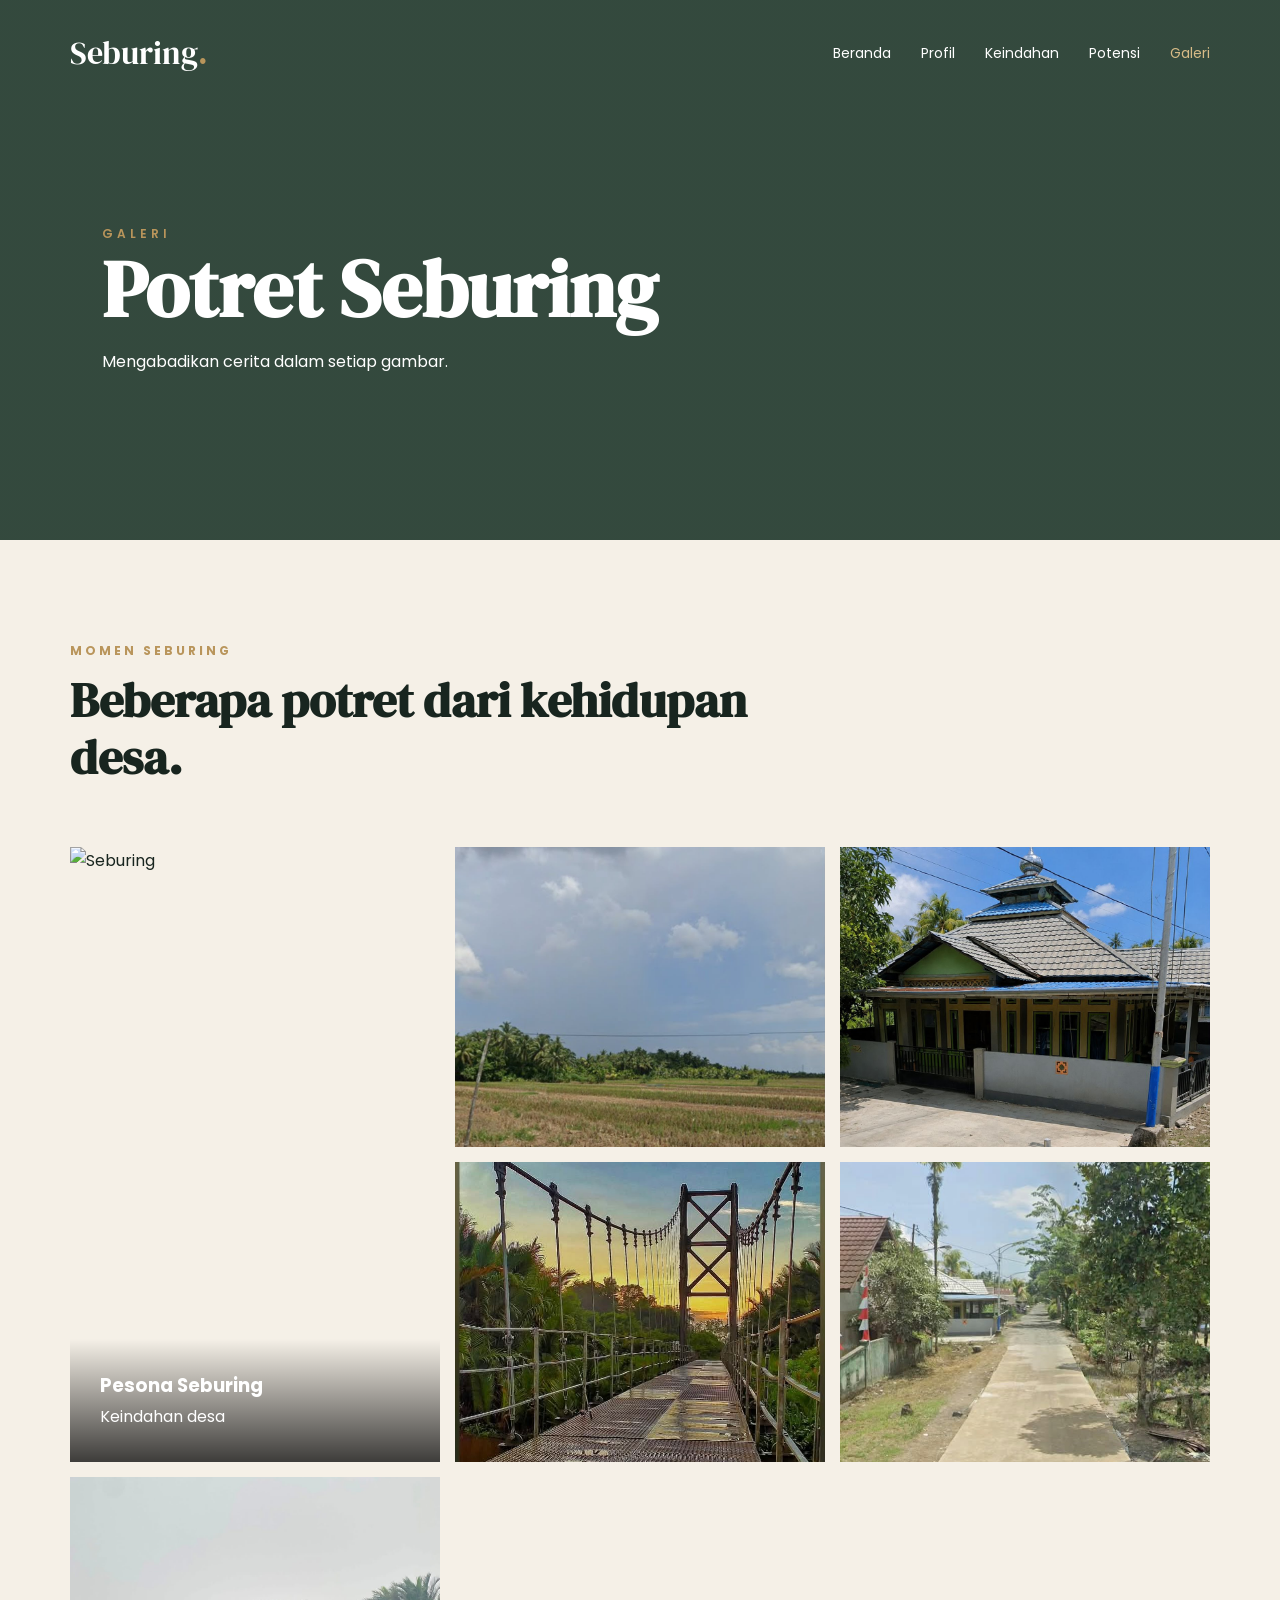
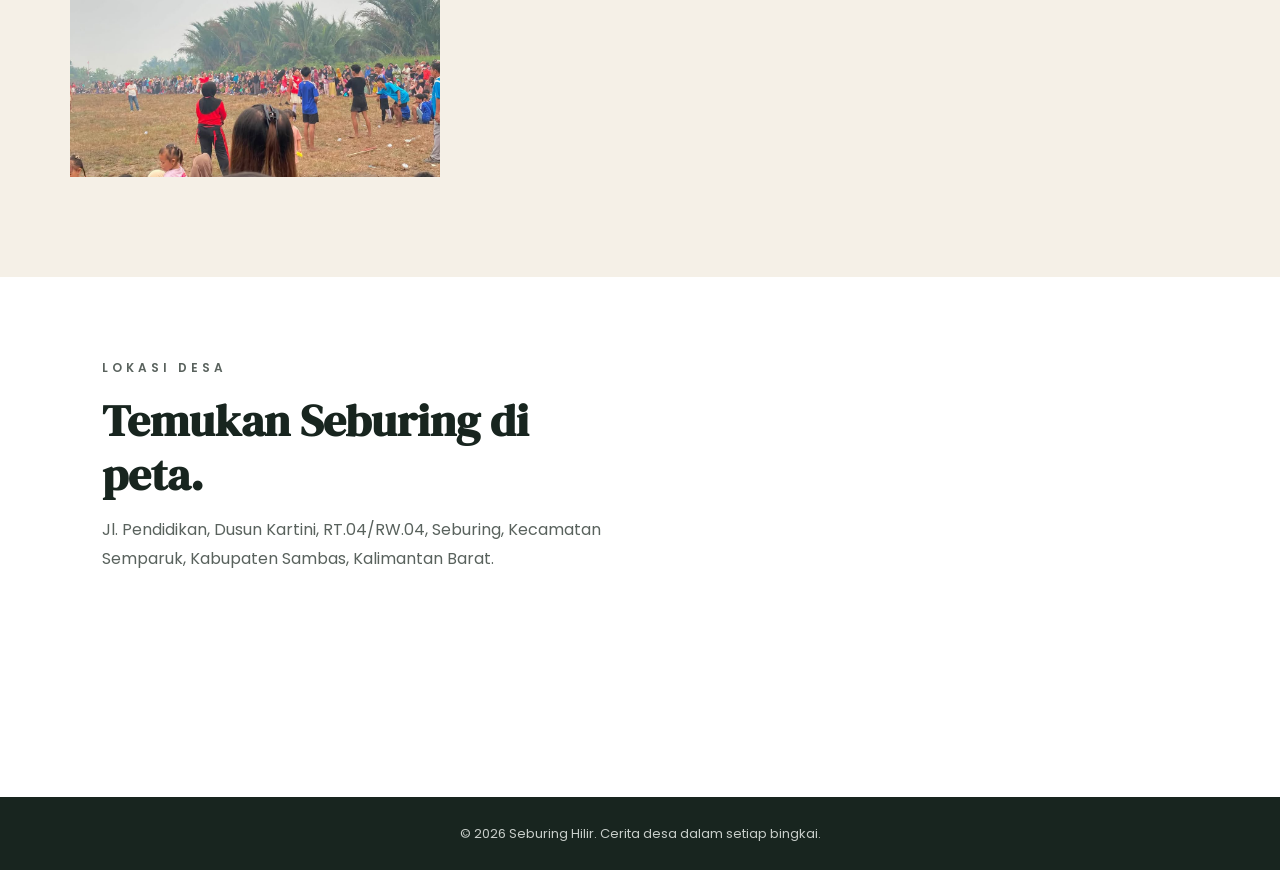
==== galeri.html @ 980b8727 "Replace foto6.jpg with keindahan masyarakat.jpeg" ====
<!DOCTYPE html>
<html lang="id">
<head>
    <meta charset="UTF-8">
    <meta name="viewport" content="width=device-width, initial-scale=1.0">

    <title>Galeri | Seburing Hilir</title>

    <link rel="stylesheet" href="style.css">
    <link href="https://fonts.googleapis.com/css2?family=DM+Serif+Display&family=Poppins:wght@300;400;500;600;700&display=swap" rel="stylesheet">
</head>

<body>

<header>
    <nav class="navbar">
        <a href="index.html" class="logo">Seburing<span>.</span></a>

        <button class="menu-btn" onclick="toggleMenu()">☰</button>

        <ul class="nav-menu" id="navMenu">
            <li><a href="index.html">Beranda</a></li>
            <li><a href="profil.html">Profil</a></li>
            <li><a href="keindahan.html">Keindahan</a></li>
            <li><a href="potensi.html">Potensi</a></li>
            <li><a href="galeri.html" class="active">Galeri</a></li>
        </ul>
    </nav>
</header>

<section class="page-header">
    <p>GALERI</p>
    <h1>Potret Seburing</h1>
    <span>Mengabadikan cerita dalam setiap gambar.</span>
</section>

<section class="section">

    <div class="section-title">
        <p>MOMEN SEBURING</p>
        <h2>Beberapa potret dari kehidupan desa.</h2>
    </div>

    <div class="gallery">

        <div class="gallery-item large">
            <img src="galeri.html" alt="Seburing">
            <div class="overlay">
                <h3>Pesona Seburing</h3>
                <p>Keindahan desa</p>
            </div>
        </div>

        <div class="gallery-item">
            <img src="ume.jpeg" alt="Seburing">
        </div>

        <div class="gallery-item">
            <img src="masjid (2).jpeg" alt="Seburing">
        </div>

        <div class="gallery-item">
            <img src="jembatan gantung (2).jpeg" alt="Seburing">
        </div>

        <div class="gallery-item">
            <img src="jalan.jpeg" alt="Seburing">
        </div>

        <div class="gallery-item">
            <img src="keindahan masyarakat.jpeg" alt="Seburing">
        </div>

    </div>

</section>

<section class="location">

    <div>
        <p class="small-title">LOKASI DESA</p>

        <h2>Temukan Seburing di peta.</h2>

        <p>
            Jl. Pendidikan, Dusun Kartini, RT.04/RW.04,
            Seburing, Kecamatan Semparuk,
            Kabupaten Sambas, Kalimantan Barat.
        </p>
    </div>

    <div class="map">
        <iframe
            src="https://www.google.com/maps?q=Kantor+Desa+Seburing,+Kecamatan+Semparuk,+Kabupaten+Sambas,+Kalimantan+Barat&output=embed"
            width="100%"
            height="350"
            style="border:0;"
            allowfullscreen=""
            loading="lazy">
        </iframe>
    </div>

</section>

<footer>
    <p>© 2026 Seburing Hilir. Cerita desa dalam setiap bingkai.</p>
</footer>

<script src="script.js"></script>
</body>
</html>
---- style.css ----
* {
    margin: 0;
    padding: 0;
    box-sizing: border-box;
}

:root {
    --green: #29483a;
    --dark: #18251f;
    --cream: #f5f0e7;
    --white: #ffffff;
    --gold: #b9955b;
    --text: #59625d;
}

body {
    font-family: "Poppins", sans-serif;
    color: var(--dark);
    background: var(--cream);
    line-height: 1.8;
}

img {
    width: 100%;
    display: block;
    object-fit: cover;
}

a {
    text-decoration: none;
    color: inherit;
}

/* NAVBAR */

header {
    position: absolute;
    top: 0;
    width: 100%;
    z-index: 100;
}

.navbar {
    max-width: 1200px;
    margin: auto;
    padding: 25px 30px;
    display: flex;
    justify-content: space-between;
    align-items: center;
}

.logo {
    font-family: "DM Serif Display", serif;
    font-size: 32px;
    color: white;
}

.logo span {
    color: var(--gold);
}

.nav-menu {
    display: flex;
    gap: 30px;
    list-style: none;
}

.nav-menu a {
    color: white;
    font-size: 14px;
    transition: .3s;
}

.nav-menu a:hover,
.nav-menu .active {
    color: #d7bb87;
}

.menu-btn {
    display: none;
    border: none;
    background: none;
    color: white;
    font-size: 28px;
}

/* HERO */

.hero {
    min-height: 100vh;
    display: flex;
    align-items: center;
    padding: 120px 8%;
    position: relative;
    background:
        linear-gradient(
            90deg,
            rgba(20, 40, 30, .88),
            rgba(20, 40, 30, .35)
        ),
        url("images/hero.jpg") center/cover;
}

.hero-content {
    max-width: 700px;
    color: white;
}

.small-title,
.page-header p {
    color: var(--gold);
    letter-spacing: 4px;
    font-size: 12px;
    font-weight: 600;
}

.hero h1 {
    font-family: "DM Serif Display", serif;
    font-size: clamp(55px, 8vw, 100px);
    line-height: 1;
    margin: 20px 0;
}

.hero h1 span {
    color: #d7bb87;
}

.hero-content > p:not(.small-title) {
    max-width: 550px;
    margin-bottom: 30px;
}

/* BUTTON */

.btn {
    display: inline-block;
    background: var(--gold);
    color: white;
    padding: 13px 25px;
    border-radius: 30px;
    font-size: 14px;
    transition: .3s;
}

.btn:hover {
    transform: translateY(-3px);
}

.btn-light {
    background: white;
    color: var(--green);
}

/* SECTION */

.section {
    max-width: 1200px;
    margin: auto;
    padding: 100px 30px;
}

.section-title {
    max-width: 700px;
    margin-bottom: 60px;
}

.section-title p {
    color: var(--gold);
    letter-spacing: 3px;
    font-size: 12px;
    font-weight: bold;
}

.section-title h2 {
    font-family: "DM Serif Display", serif;
    font-size: 48px;
    line-height: 1.2;
    margin-top: 10px;
}

/* INTRO */

.intro-grid {
    display: grid;
    grid-template-columns: 1fr 1fr;
    gap: 80px;
}

.quote {
    font-family: "DM Serif Display", serif;
    font-size: 34px;
    line-height: 1.4;
    color: var(--green);
}

.intro-grid p:not(.quote) {
    color: var(--text);
}

.text-link {
    display: inline-block;
    margin-top: 20px;
    color: var(--green);
    font-weight: 600;
}

/* HIGHLIGHT */

.highlight {
    background: var(--green);
    color: white;
    padding: 80px 8%;
    display: flex;
    align-items: center;
    justify-content: space-between;
    gap: 40px;
}

.highlight h2 {
    font-family: "DM Serif Display", serif;
    font-size: 42px;
    max-width: 750px;
}

/* PAGE HEADER */

.page-header {
    min-height: 60vh;
    background:
        linear-gradient(
            rgba(25, 50, 38, .88),
            rgba(25, 50, 38, .88)
        ),
        url("images/hero.jpg") center/cover;

    color: white;
    display: flex;
    flex-direction: column;
    justify-content: center;
    padding: 130px 8% 70px;
}

.page-header h1 {
    font-family: "DM Serif Display", serif;
    font-size: clamp(50px, 7vw, 80px);
    line-height: 1.1;
}

.page-header span {
    margin-top: 15px;
}

/* ABOUT */

.about-grid {
    display: grid;
    grid-template-columns: 1fr 1fr;
    gap: 70px;
    align-items: center;
}

.image-box img {
    height: 600px;
    border-radius: 8px;
}

.about-text h2 {
    font-family: "DM Serif Display", serif;
    font-size: 45px;
    line-height: 1.2;
    margin: 15px 0 25px;
}

.about-text p {
    color: var(--text);
    margin-bottom: 15px;
}

/* FACTS */

.facts {
    display: grid;
    grid-template-columns: repeat(4, 1fr);
    background: var(--green);
    color: white;
    padding: 60px 8%;
    text-align: center;
}

.fact h3 {
    font-family: "DM Serif Display", serif;
    font-size: 35px;
    color: #d7bb87;
}

.fact p {
    font-size: 13px;
}

/* CARDS */

.card-grid {
    display: grid;
    grid-template-columns: repeat(3, 1fr);
    gap: 25px;
}

.beauty-card {
    background: white;
    border-radius: 8px;
    overflow: hidden;
    transition: .3s;
}

.beauty-card:hover {
    transform: translateY(-8px);
}

.beauty-card img {
    height: 300px;
}

.card-content {
    padding: 30px;
}

.card-content span {
    color: var(--gold);
    font-size: 12px;
}

.card-content h3 {
    font-family: "DM Serif Display", serif;
    font-size: 28px;
    margin: 5px 0;
}

.card-content p {
    color: var(--text);
    font-size: 14px;
}

/* POTENTIAL */

.potential-list {
    border-top: 1px solid #d5cec1;
}

.potential-list article {
    display: grid;
    grid-template-columns: 100px 1fr;
    gap: 30px;
    padding: 35px 0;
    border-bottom: 1px solid #d5cec1;
}

.number {
    font-family: "DM Serif Display", serif;
    font-size: 35px;
    color: var(--gold);
}

.potential-list h3 {
    font-family: "DM Serif Display", serif;
    font-size: 30px;
}

.potential-list p {
    color: var(--text);
}

/* QUOTE */

.quote-section {
    background: var(--green);
    color: white;
    text-align: center;
    padding: 100px 20px;
}

.quote-section > p {
    color: var(--gold);
    font-size: 80px;
    font-family: serif;
    line-height: .5;
}

.quote-section h2 {
    max-width: 800px;
    margin: auto;
    font-family: "DM Serif Display", serif;
    font-size: 45px;
}

/* GALLERY */

.gallery {
    display: grid;
    grid-template-columns: repeat(3, 1fr);
    gap: 15px;
}

.gallery-item {
    height: 300px;
    overflow: hidden;
    position: relative;
}

.gallery-item.large {
    grid-row: span 2;
    height: 615px;
}

.gallery-item img {
    width: 100%;
    height: 100%;
    transition: .5s;
}

.gallery-item:hover img {
    transform: scale(1.06);
}

.overlay {
    position: absolute;
    bottom: 0;
    left: 0;
    right: 0;
    padding: 30px;
    color: white;
    background: linear-gradient(transparent, rgba(0,0,0,.75));
}

/* LOCATION */

.location {
    display: grid;
    grid-template-columns: 1fr 1fr;
    gap: 50px;
    padding: 80px 8%;
    background: white;
}

.location h2 {
    font-family: "DM Serif Display", serif;
    font-size: 45px;
    line-height: 1.2;
    margin: 15px 0;
}

.location p {
    color: var(--text);
}

.map iframe {
    border-radius: 8px;
}

/* FOOTER */

footer {
    background: var(--dark);
    color: #c7cdc9;
    text-align: center;
    padding: 25px;
    font-size: 13px;
}

/* RESPONSIVE */

@media (max-width: 800px) {

    .menu-btn {
        display: block;
    }

    .nav-menu {
        display: none;
        position: absolute;
        top: 80px;
        left: 20px;
        right: 20px;
        background: var(--green);
        padding: 20px;
        flex-direction: column;
        gap: 15px;
        border-radius: 10px;
    }

    .nav-menu.show {
        display: flex;
    }

    .intro-grid,
    .about-grid,
    .location {
        grid-template-columns: 1fr;
        gap: 40px;
    }

    .facts {
        grid-template-columns: repeat(2, 1fr);
        gap: 30px;
    }

    .card-grid {
        grid-template-columns: 1fr;
    }

    .gallery {
        grid-template-columns: 1fr 1fr;
    }

    .gallery-item.large {
        grid-row: span 1;
        height: 300px;
    }

    .highlight {
        flex-direction: column;
        align-items: flex-start;
    }

    .section-title h2,
    .highlight h2,
    .about-text h2,
    .location h2,
    .quote-section h2 {
        font-size: 36px;
    }
}
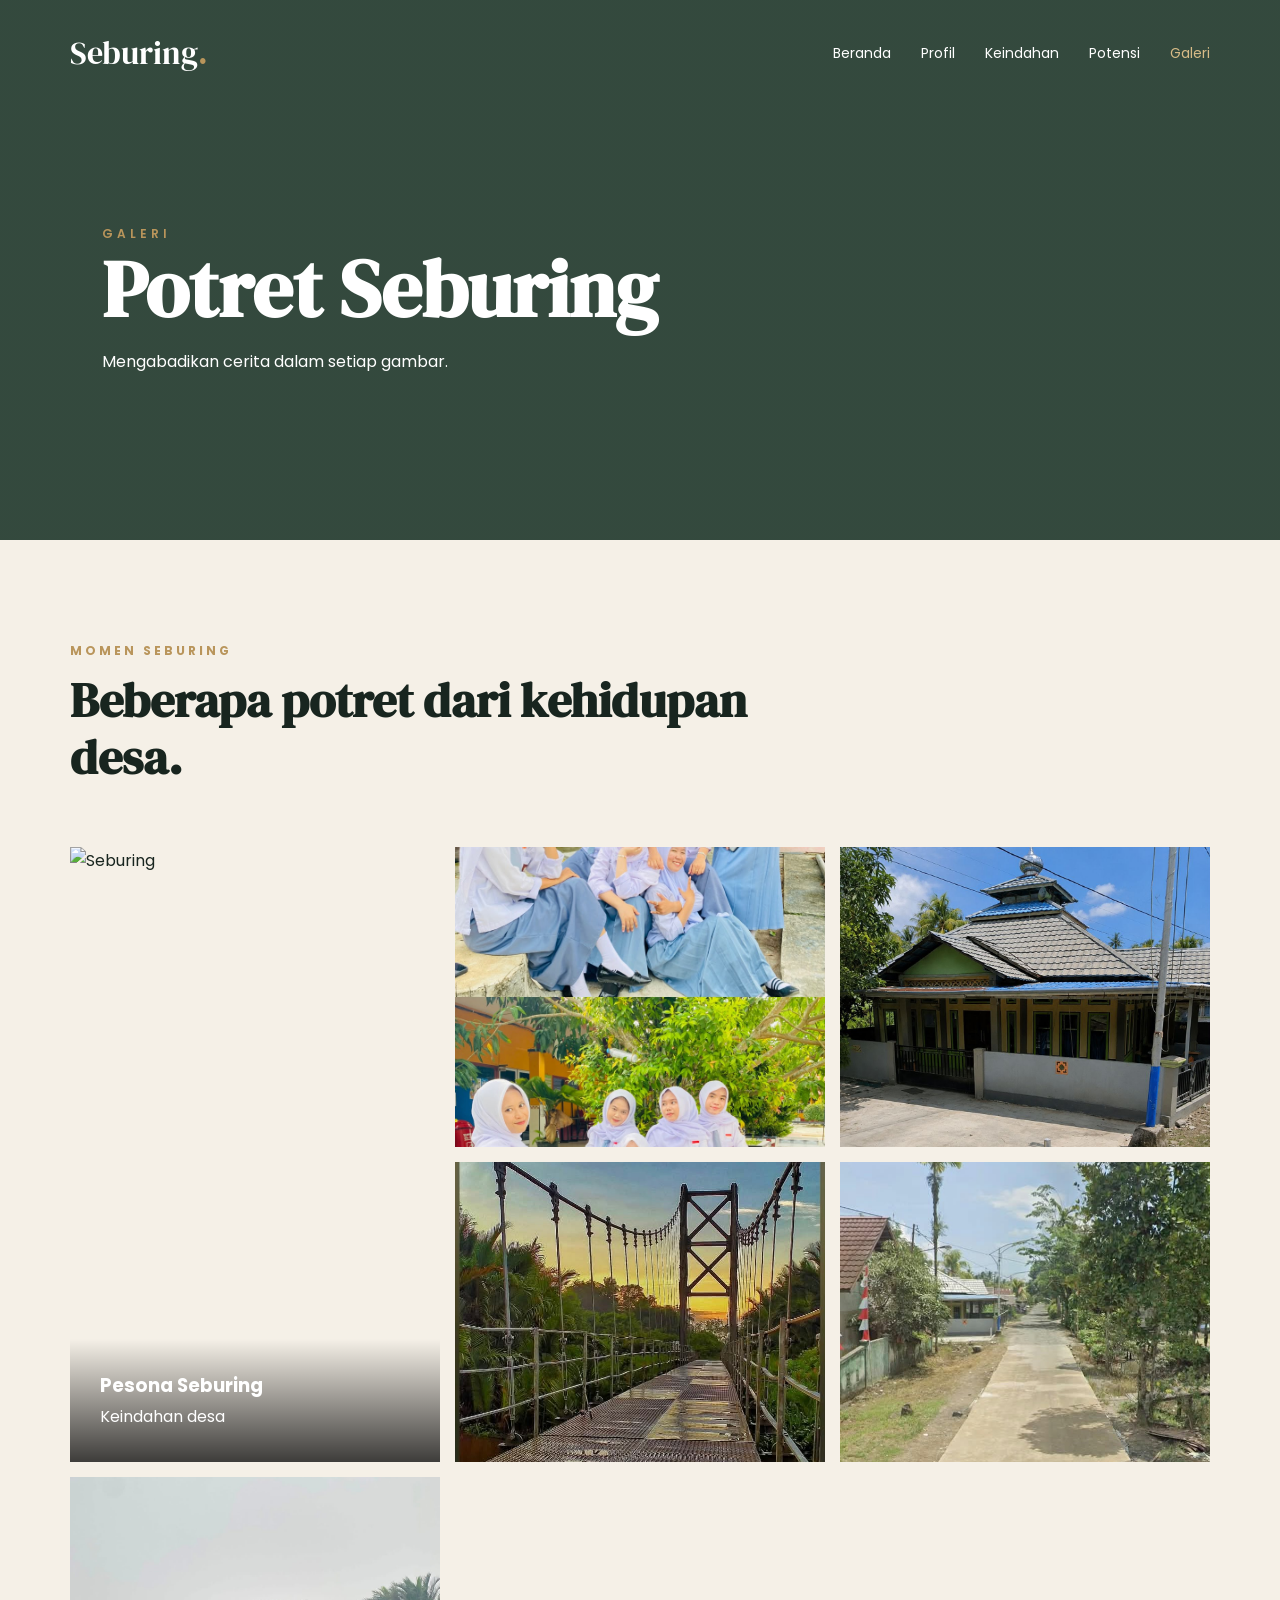
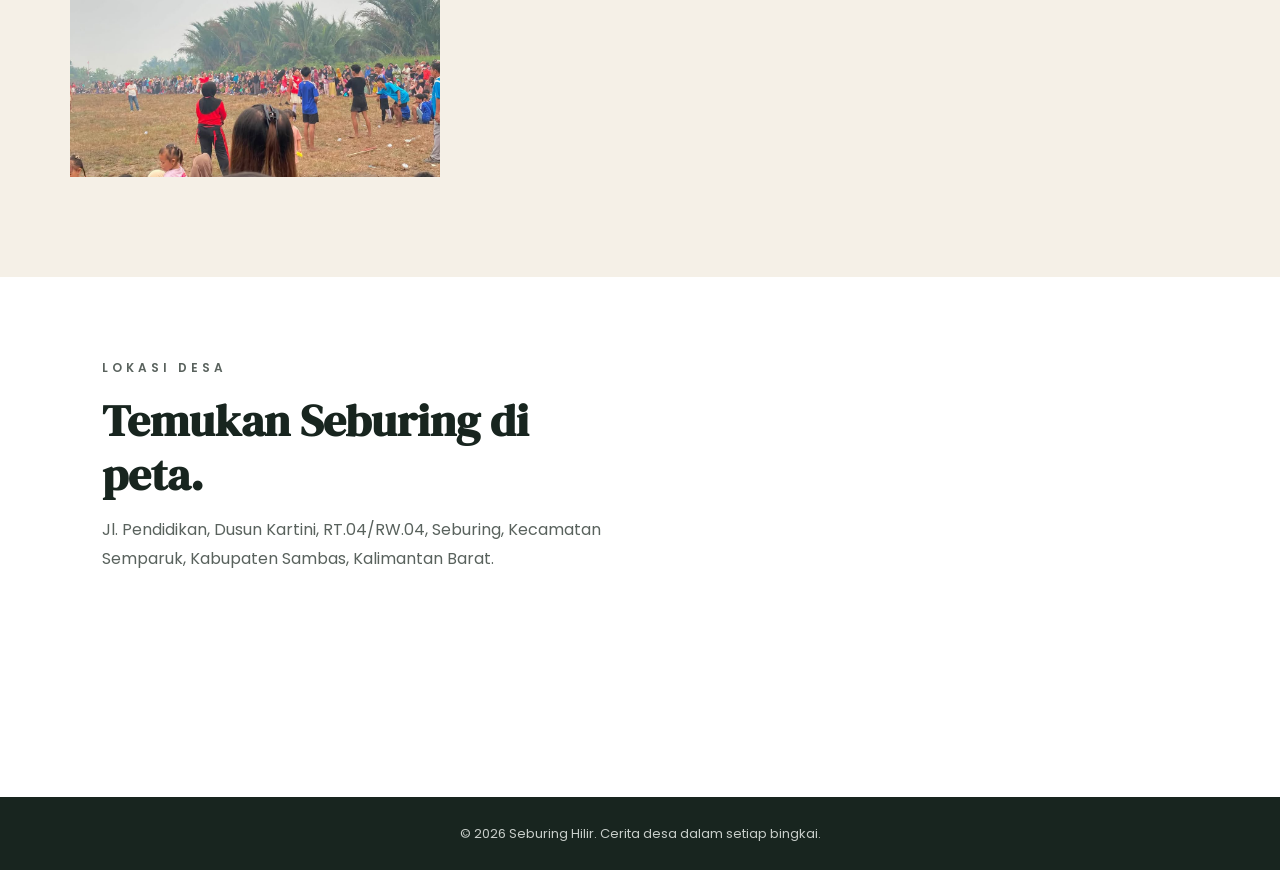
==== commit f2431c5e: "Update galeri.html" ====
--- a/galeri.html
+++ b/galeri.html
@@ -52,7 +52,7 @@
         </div>
 
         <div class="gallery-item">
-            <img src="ume.jpeg" alt="Seburing">
+            <img src="bestikuuuu.jpeg" alt="Seburing">
         </div>
 
         <div class="gallery-item">
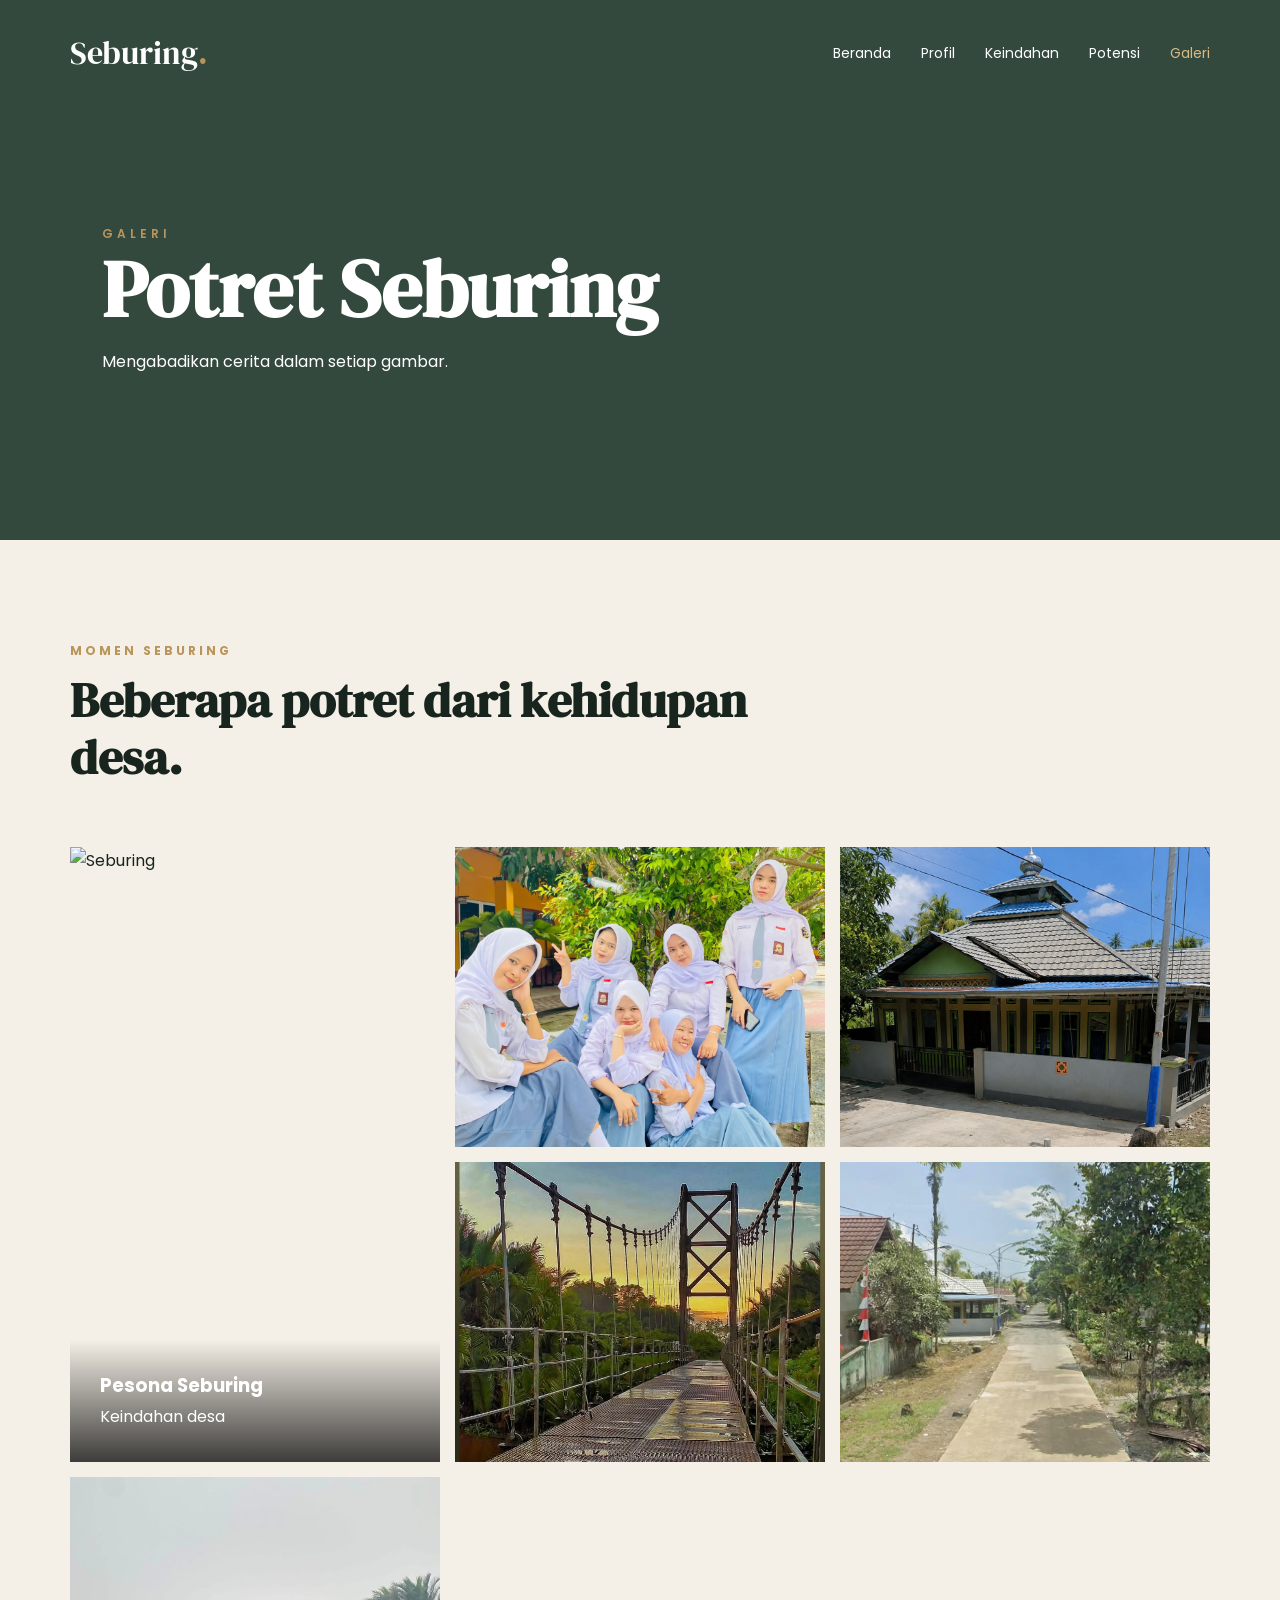
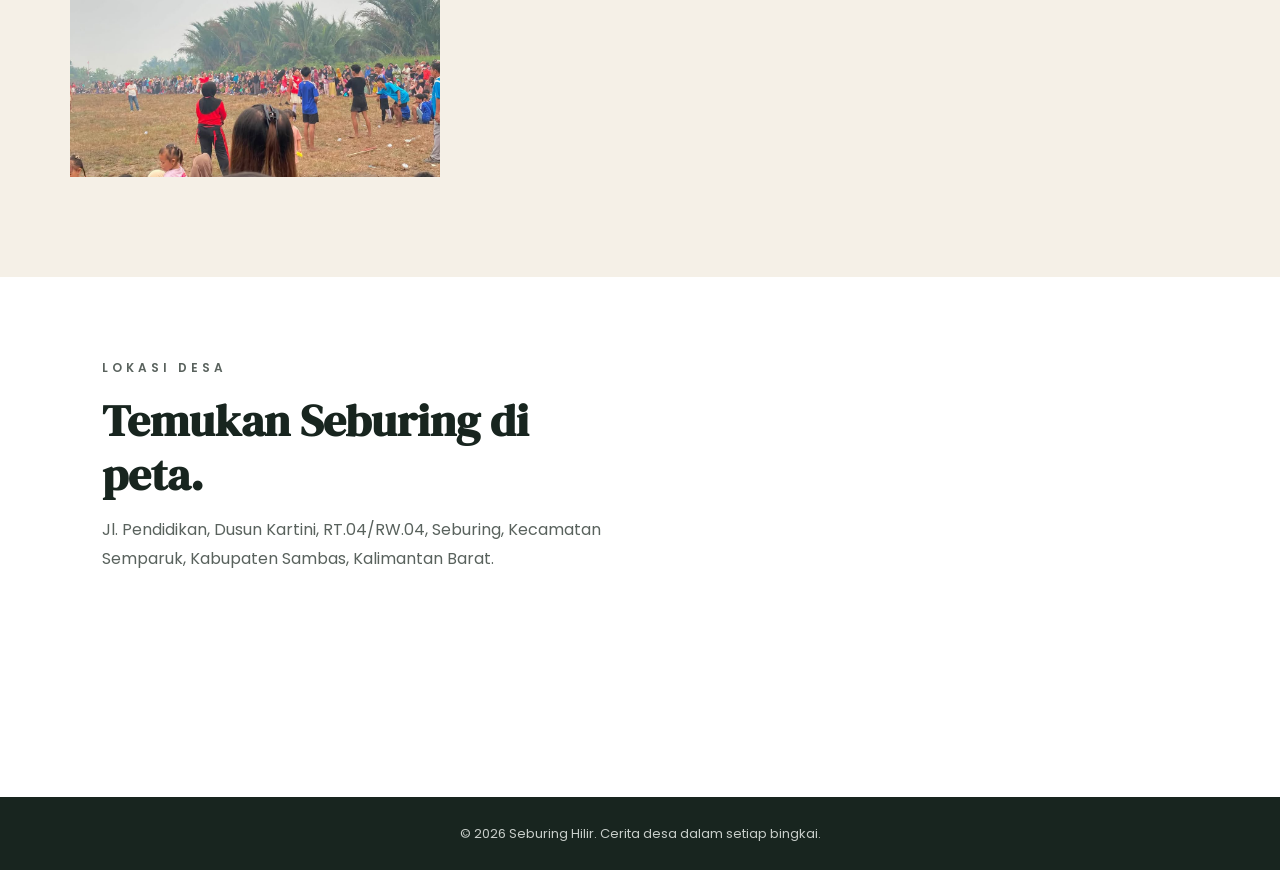
==== commit 1db1aafb: "Replace image in gallery with new image" ====
--- a/galeri.html
+++ b/galeri.html
@@ -52,7 +52,7 @@
         </div>
 
         <div class="gallery-item">
-            <img src="bestikuuuu.jpeg" alt="Seburing">
+            <img src="sikasik.jpeg" alt="Seburing">
         </div>
 
         <div class="gallery-item">
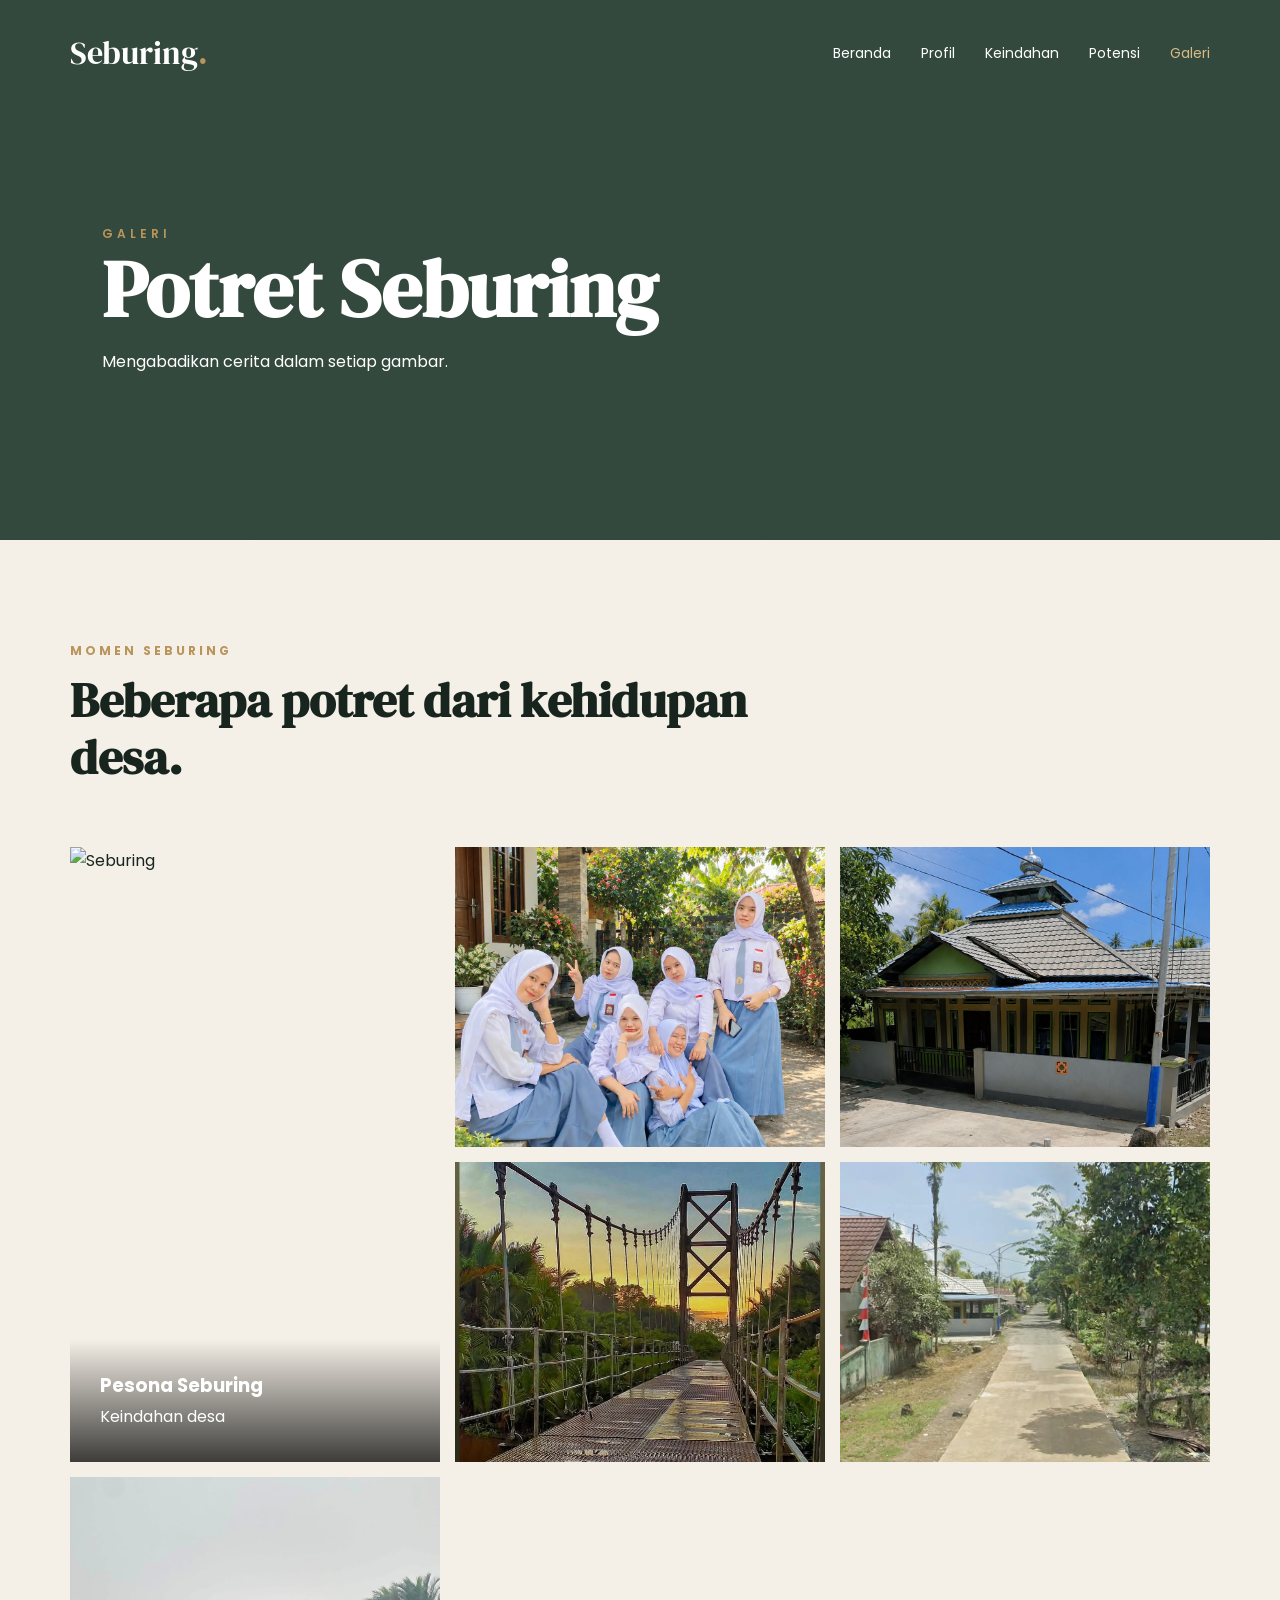
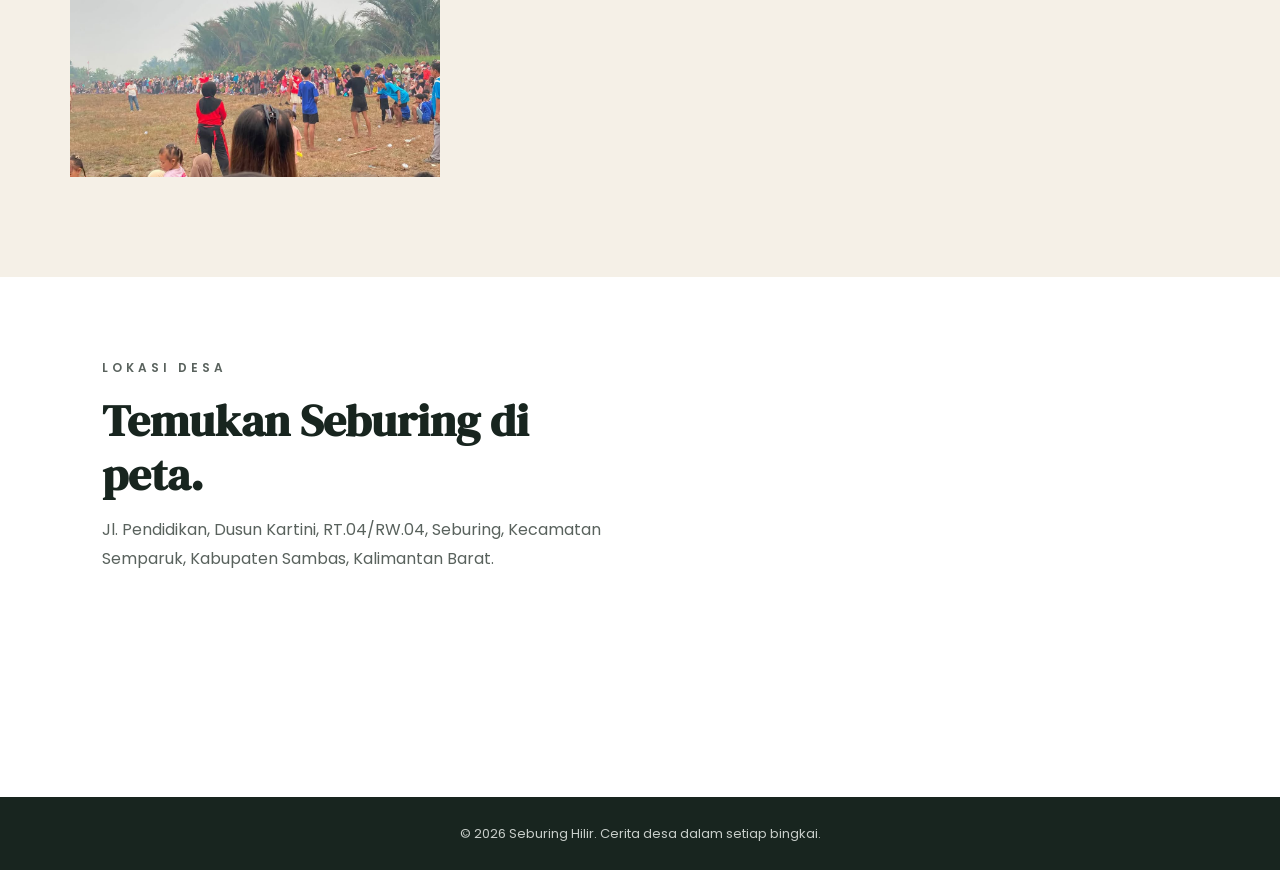
==== commit 54d0a9a0: "Update image source in gallery item" ====
--- a/galeri.html
+++ b/galeri.html
@@ -52,7 +52,7 @@
         </div>
 
         <div class="gallery-item">
-            <img src="sikasik.jpeg" alt="Seburing">
+            <img src="ciwiciwikuuu.jpeg" alt="Seburing">
         </div>
 
         <div class="gallery-item">
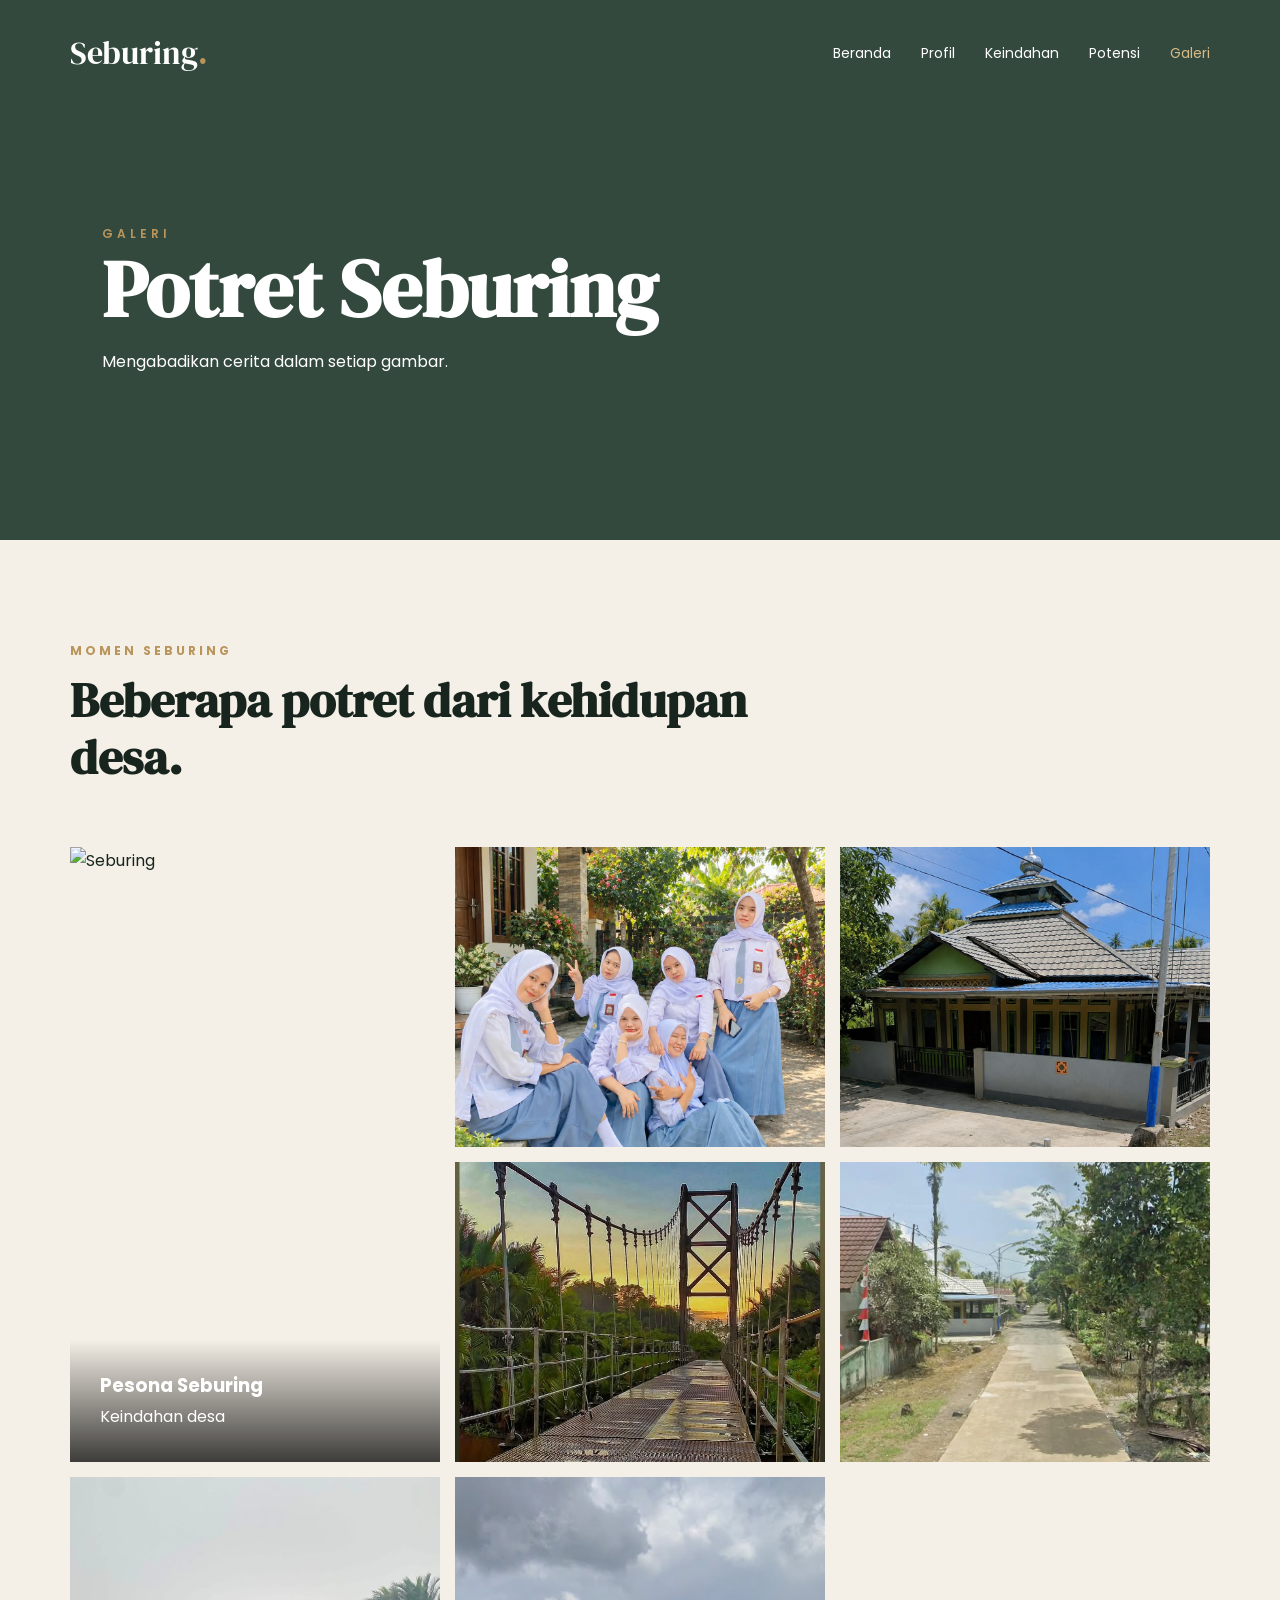
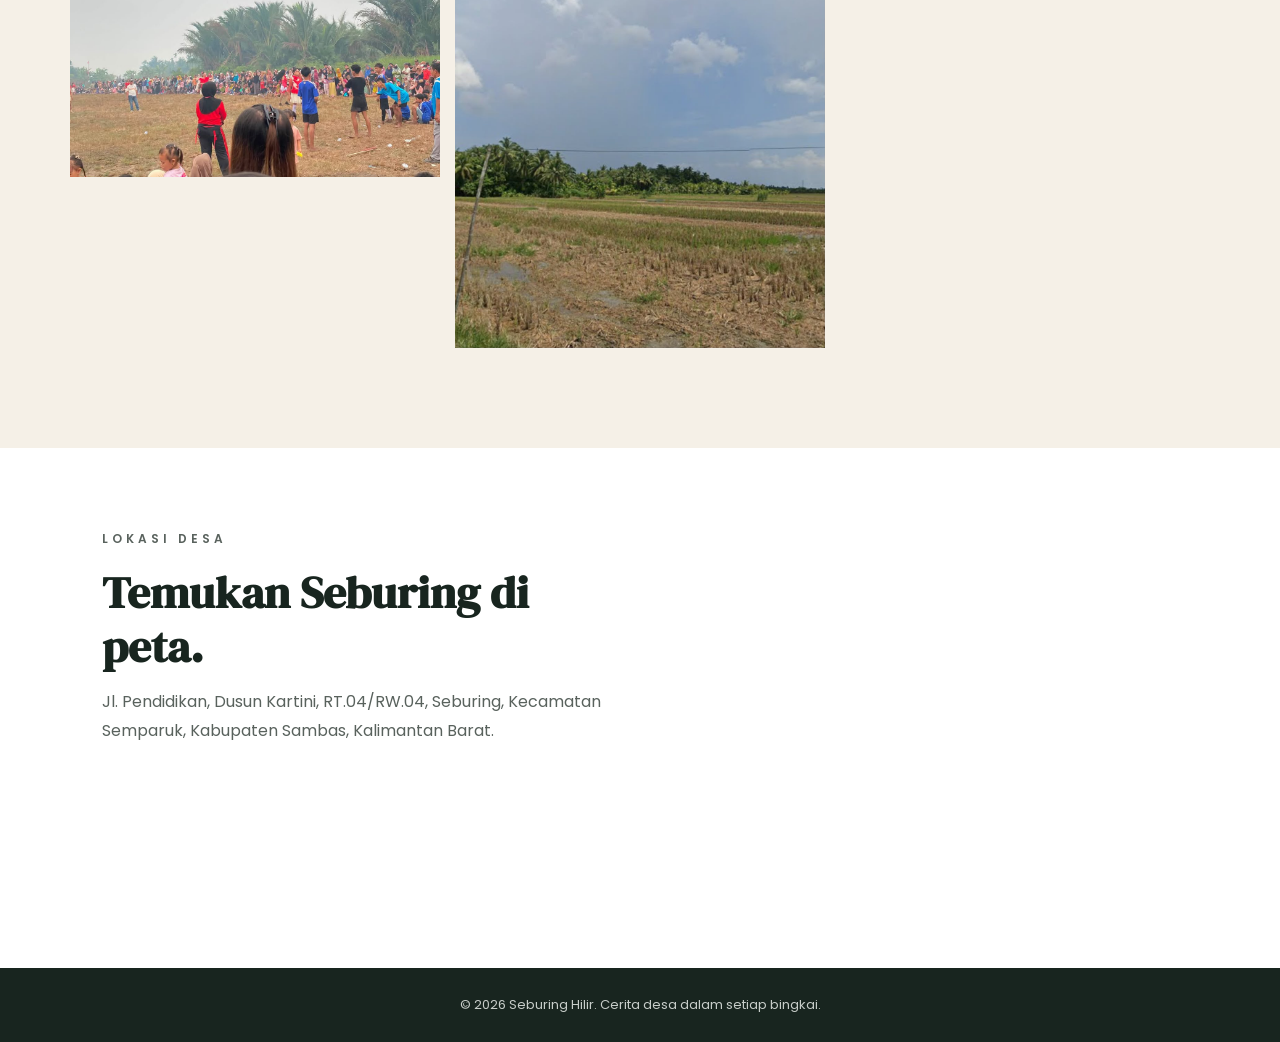
==== commit 31d2b30e: "Add image 'ume.jpeg' to gallery section" ====
--- a/galeri.html
+++ b/galeri.html
@@ -70,7 +70,7 @@
         <div class="gallery-item">
             <img src="keindahan masyarakat.jpeg" alt="Seburing">
         </div>
-
+            <img src="ume.jpeg" alt="Seburing">
     </div>
 
 </section>
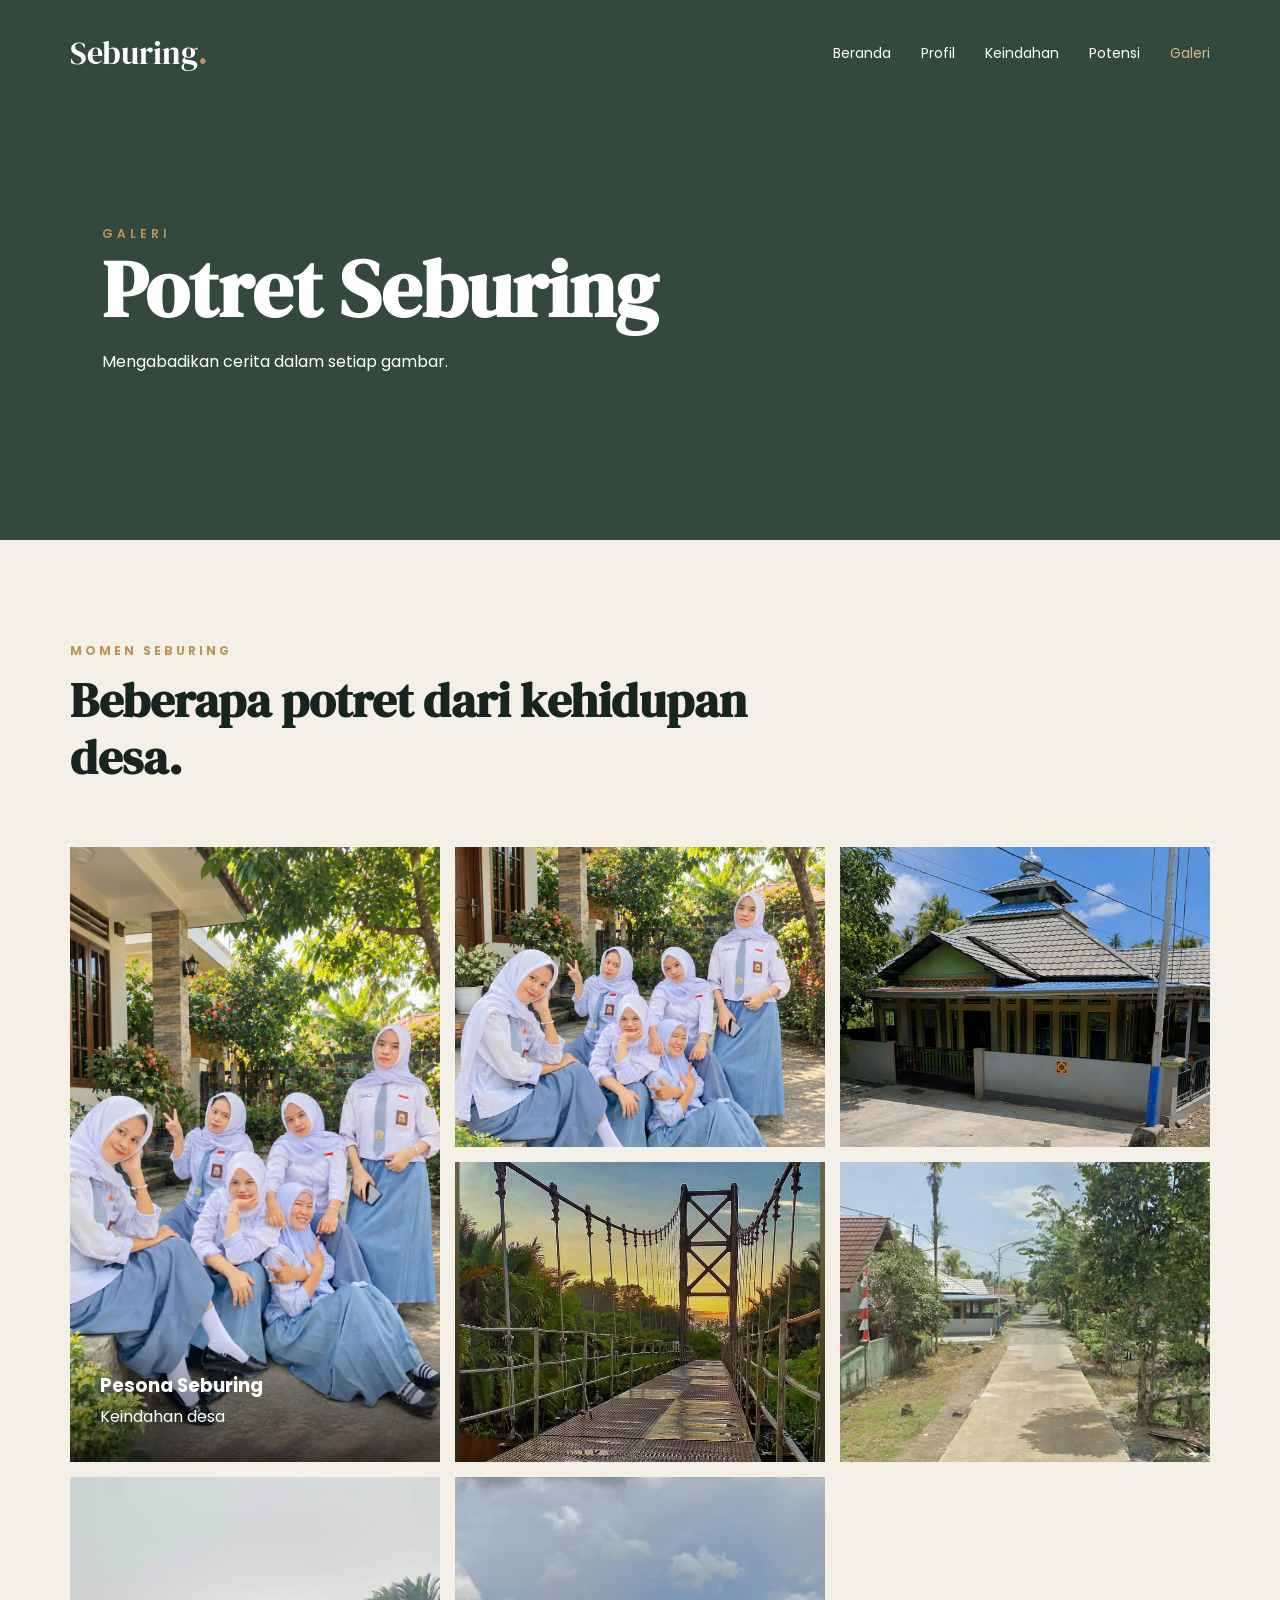
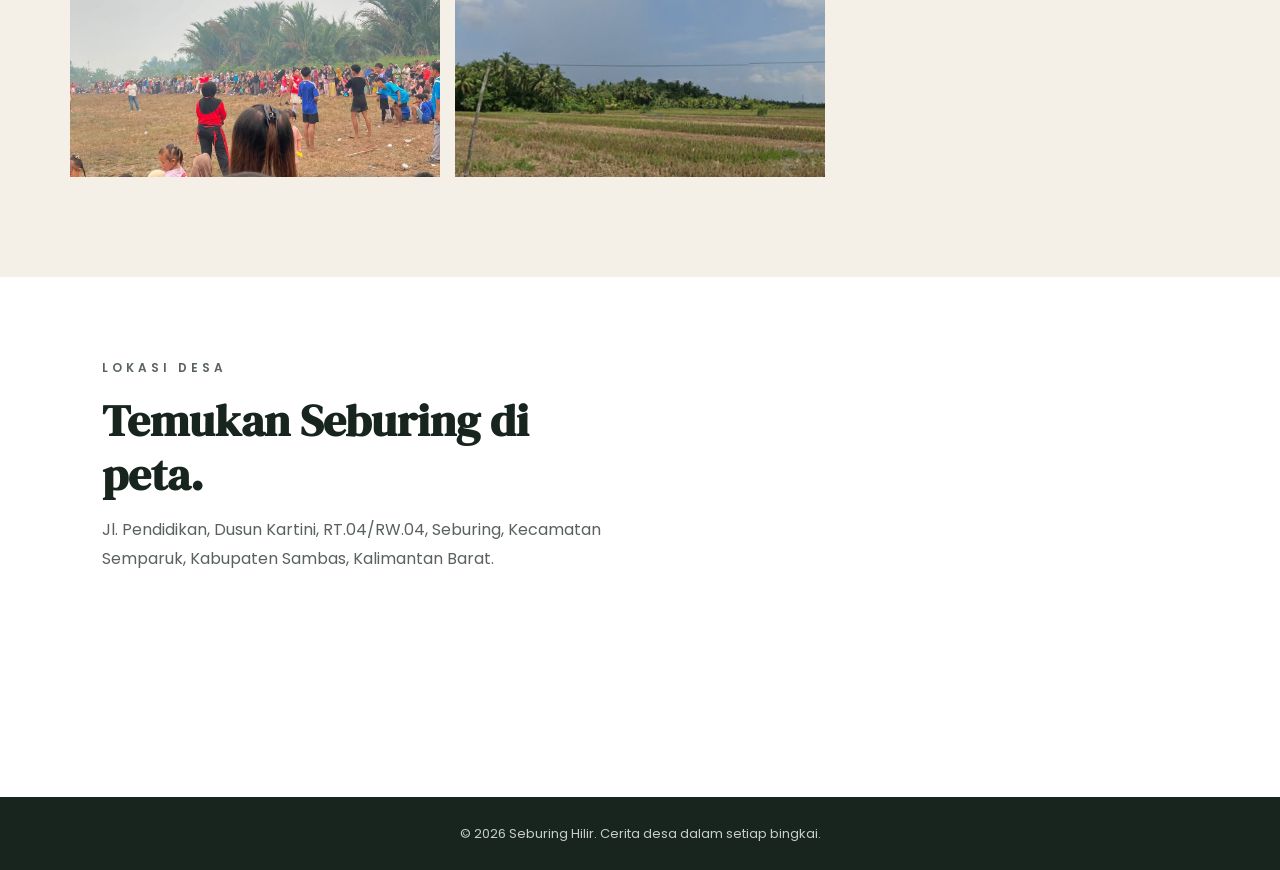
==== commit 8c8829e9: "Update galeri.html" ====
--- a/galeri.html
+++ b/galeri.html
@@ -1,5 +1,6 @@
 <!DOCTYPE html>
 <html lang="id">
+
 <head>
     <meta charset="UTF-8">
     <meta name="viewport" content="width=device-width, initial-scale=1.0">
@@ -7,89 +8,169 @@
     <title>Galeri | Seburing Hilir</title>
 
     <link rel="stylesheet" href="style.css">
-    <link href="https://fonts.googleapis.com/css2?family=DM+Serif+Display&family=Poppins:wght@300;400;500;600;700&display=swap" rel="stylesheet">
+
+    <link href="https://fonts.googleapis.com/css2?family=DM+Serif+Display&family=Poppins:wght@300;400;500;600;700&display=swap"
+        rel="stylesheet">
 </head>
 
 <body>
 
 <header>
     <nav class="navbar">
-        <a href="index.html" class="logo">Seburing<span>.</span></a>
+
+        <a href="index.html" class="logo">
+            Seburing<span>.</span>
+        </a>
 
         <button class="menu-btn" onclick="toggleMenu()">☰</button>
 
         <ul class="nav-menu" id="navMenu">
-            <li><a href="index.html">Beranda</a></li>
-            <li><a href="profil.html">Profil</a></li>
-            <li><a href="keindahan.html">Keindahan</a></li>
-            <li><a href="potensi.html">Potensi</a></li>
-            <li><a href="galeri.html" class="active">Galeri</a></li>
+            <li>
+                <a href="index.html">Beranda</a>
+            </li>
+
+            <li>
+                <a href="profil.html">Profil</a>
+            </li>
+
+            <li>
+                <a href="keindahan.html">Keindahan</a>
+            </li>
+
+            <li>
+                <a href="potensi.html">Potensi</a>
+            </li>
+
+            <li>
+                <a href="galeri.html" class="active">Galeri</a>
+            </li>
         </ul>
+
     </nav>
 </header>
 
+
 <section class="page-header">
+
     <p>GALERI</p>
+
     <h1>Potret Seburing</h1>
-    <span>Mengabadikan cerita dalam setiap gambar.</span>
+
+    <span>
+        Mengabadikan cerita dalam setiap gambar.
+    </span>
+
 </section>
 
+
 <section class="section">
 
     <div class="section-title">
+
         <p>MOMEN SEBURING</p>
-        <h2>Beberapa potret dari kehidupan desa.</h2>
-    </div>
+
+        <h2>
+            Beberapa potret dari kehidupan desa.
+        </h2>
+
+    </div>
+
 
     <div class="gallery">
 
+        <!-- FOTO 1 -->
         <div class="gallery-item large">
-            <img src="galeri.html" alt="Seburing">
+
+            <img src="ciwiciwikuuu.jpeg" alt="Pesona Seburing">
+
             <div class="overlay">
+
                 <h3>Pesona Seburing</h3>
-                <p>Keindahan desa</p>
+
+                <p>
+                    Keindahan desa
+                </p>
+
             </div>
-        </div>
-
-        <div class="gallery-item">
+
+        </div>
+
+
+        <!-- FOTO 2 -->
+        <div class="gallery-item">
+
             <img src="ciwiciwikuuu.jpeg" alt="Seburing">
-        </div>
-
-        <div class="gallery-item">
-            <img src="masjid (2).jpeg" alt="Seburing">
-        </div>
-
-        <div class="gallery-item">
-            <img src="jembatan gantung (2).jpeg" alt="Seburing">
-        </div>
-
-        <div class="gallery-item">
-            <img src="jalan.jpeg" alt="Seburing">
-        </div>
-
-        <div class="gallery-item">
-            <img src="keindahan masyarakat.jpeg" alt="Seburing">
-        </div>
-            <img src="ume.jpeg" alt="Seburing">
+
+        </div>
+
+
+        <!-- FOTO 3 -->
+        <div class="gallery-item">
+
+            <img src="masjid (2).jpeg" alt="Masjid Seburing">
+
+        </div>
+
+
+        <!-- FOTO 4 -->
+        <div class="gallery-item">
+
+            <img src="jembatan gantung (2).jpeg" alt="Jembatan Seburing">
+
+        </div>
+
+
+        <!-- FOTO 5 -->
+        <div class="gallery-item">
+
+            <img src="jalan.jpeg" alt="Jalan Desa Seburing">
+
+        </div>
+
+
+        <!-- FOTO 6 -->
+        <div class="gallery-item">
+
+            <img src="keindahan masyarakat.jpeg" alt="Masyarakat Seburing">
+
+        </div>
+
+
+        <!-- FOTO 7 -->
+        <div class="gallery-item">
+
+            <img src="ume.jpeg" alt="Pemandangan Seburing">
+
+        </div>
+
     </div>
 
 </section>
 
+
 <section class="location">
 
     <div>
-        <p class="small-title">LOKASI DESA</p>
-
-        <h2>Temukan Seburing di peta.</h2>
+
+        <p class="small-title">
+            LOKASI DESA
+        </p>
+
+        <h2>
+            Temukan Seburing di peta.
+        </h2>
 
         <p>
             Jl. Pendidikan, Dusun Kartini, RT.04/RW.04,
             Seburing, Kecamatan Semparuk,
             Kabupaten Sambas, Kalimantan Barat.
         </p>
-    </div>
+
+    </div>
+
 
     <div class="map">
+
         <iframe
             src="https://www.google.com/maps?q=Kantor+Desa+Seburing,+Kecamatan+Semparuk,+Kabupaten+Sambas,+Kalimantan+Barat&output=embed"
             width="100%"
@@ -98,14 +179,24 @@
             allowfullscreen=""
             loading="lazy">
         </iframe>
+
     </div>
 
 </section>
 
+
 <footer>
-    <p>© 2026 Seburing Hilir. Cerita desa dalam setiap bingkai.</p>
+
+    <p>
+        © 2026 Seburing Hilir.
+        Cerita desa dalam setiap bingkai.
+    </p>
+
 </footer>
 
+
 <script src="script.js"></script>
+
 </body>
+
 </html>
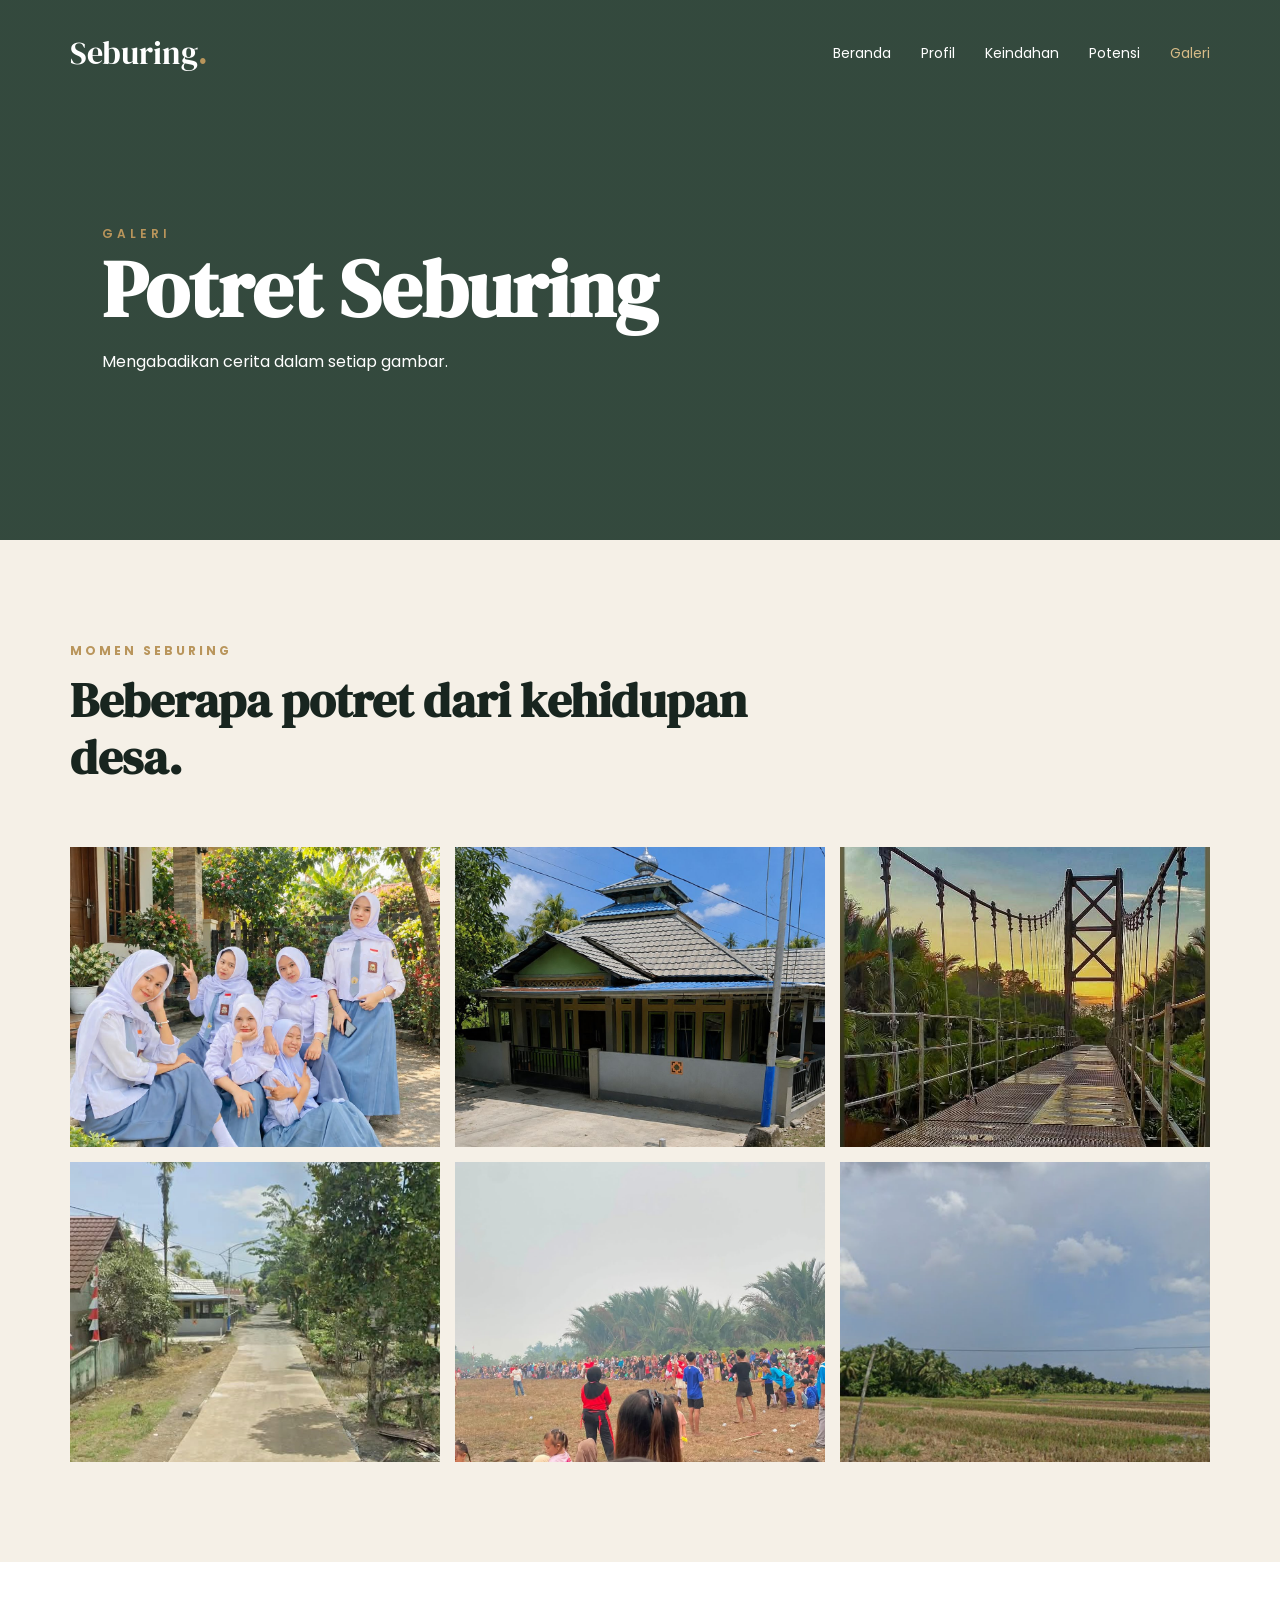
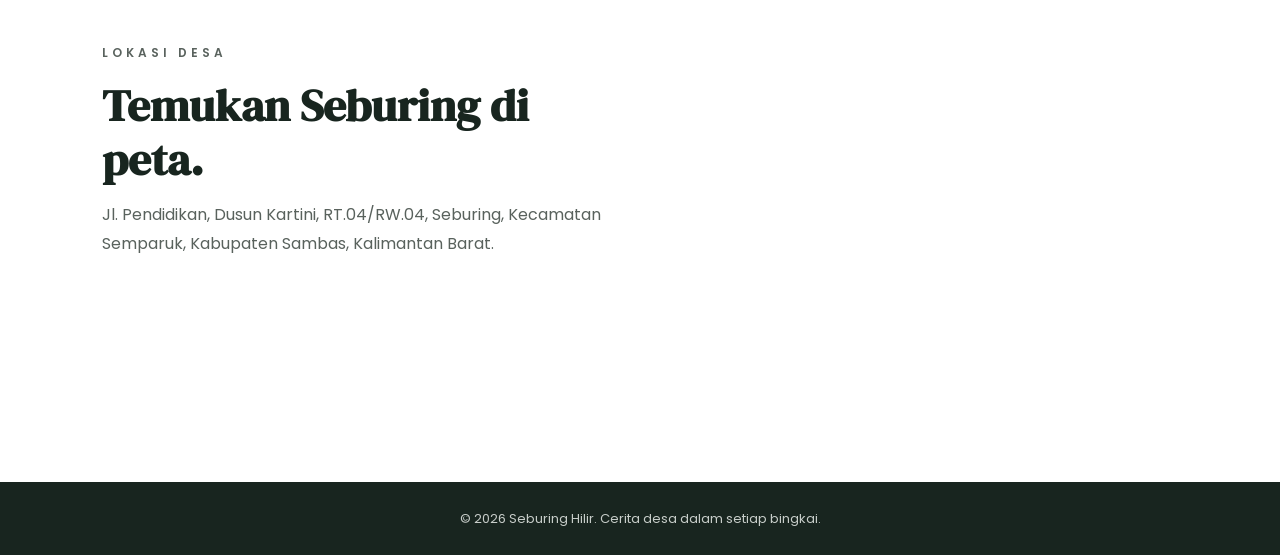
==== commit f66d9bb0: "Update galeri.html" ====
--- a/galeri.html
+++ b/galeri.html
@@ -25,6 +25,7 @@
         <button class="menu-btn" onclick="toggleMenu()">☰</button>
 
         <ul class="nav-menu" id="navMenu">
+
             <li>
                 <a href="index.html">Beranda</a>
             </li>
@@ -44,6 +45,7 @@
             <li>
                 <a href="galeri.html" class="active">Galeri</a>
             </li>
+
         </ul>
 
     </nav>
@@ -78,69 +80,33 @@
 
     <div class="gallery">
 
-        <!-- FOTO 1 -->
-        <div class="gallery-item large">
-
-            <img src="ciwiciwikuuu.jpeg" alt="Pesona Seburing">
-
-            <div class="overlay">
-
-                <h3>Pesona Seburing</h3>
-
-                <p>
-                    Keindahan desa
-                </p>
-
-            </div>
-
+        <div class="gallery-item">
+            <img src="ciwiciwikuuu.jpeg" alt="Seburing">
         </div>
 
 
-        <!-- FOTO 2 -->
         <div class="gallery-item">
-
-            <img src="ciwiciwikuuu.jpeg" alt="Seburing">
-
+            <img src="masjid (2).jpeg" alt="Masjid Seburing">
         </div>
 
 
-        <!-- FOTO 3 -->
         <div class="gallery-item">
-
-            <img src="masjid (2).jpeg" alt="Masjid Seburing">
-
+            <img src="jembatan gantung (2).jpeg" alt="Jembatan Seburing">
         </div>
 
 
-        <!-- FOTO 4 -->
         <div class="gallery-item">
-
-            <img src="jembatan gantung (2).jpeg" alt="Jembatan Seburing">
-
+            <img src="jalan.jpeg" alt="Jalan Desa Seburing">
         </div>
 
 
-        <!-- FOTO 5 -->
         <div class="gallery-item">
-
-            <img src="jalan.jpeg" alt="Jalan Desa Seburing">
-
+            <img src="keindahan masyarakat.jpeg" alt="Masyarakat Seburing">
         </div>
 
 
-        <!-- FOTO 6 -->
         <div class="gallery-item">
-
-            <img src="keindahan masyarakat.jpeg" alt="Masyarakat Seburing">
-
-        </div>
-
-
-        <!-- FOTO 7 -->
-        <div class="gallery-item">
-
             <img src="ume.jpeg" alt="Pemandangan Seburing">
-
         </div>
 
     </div>
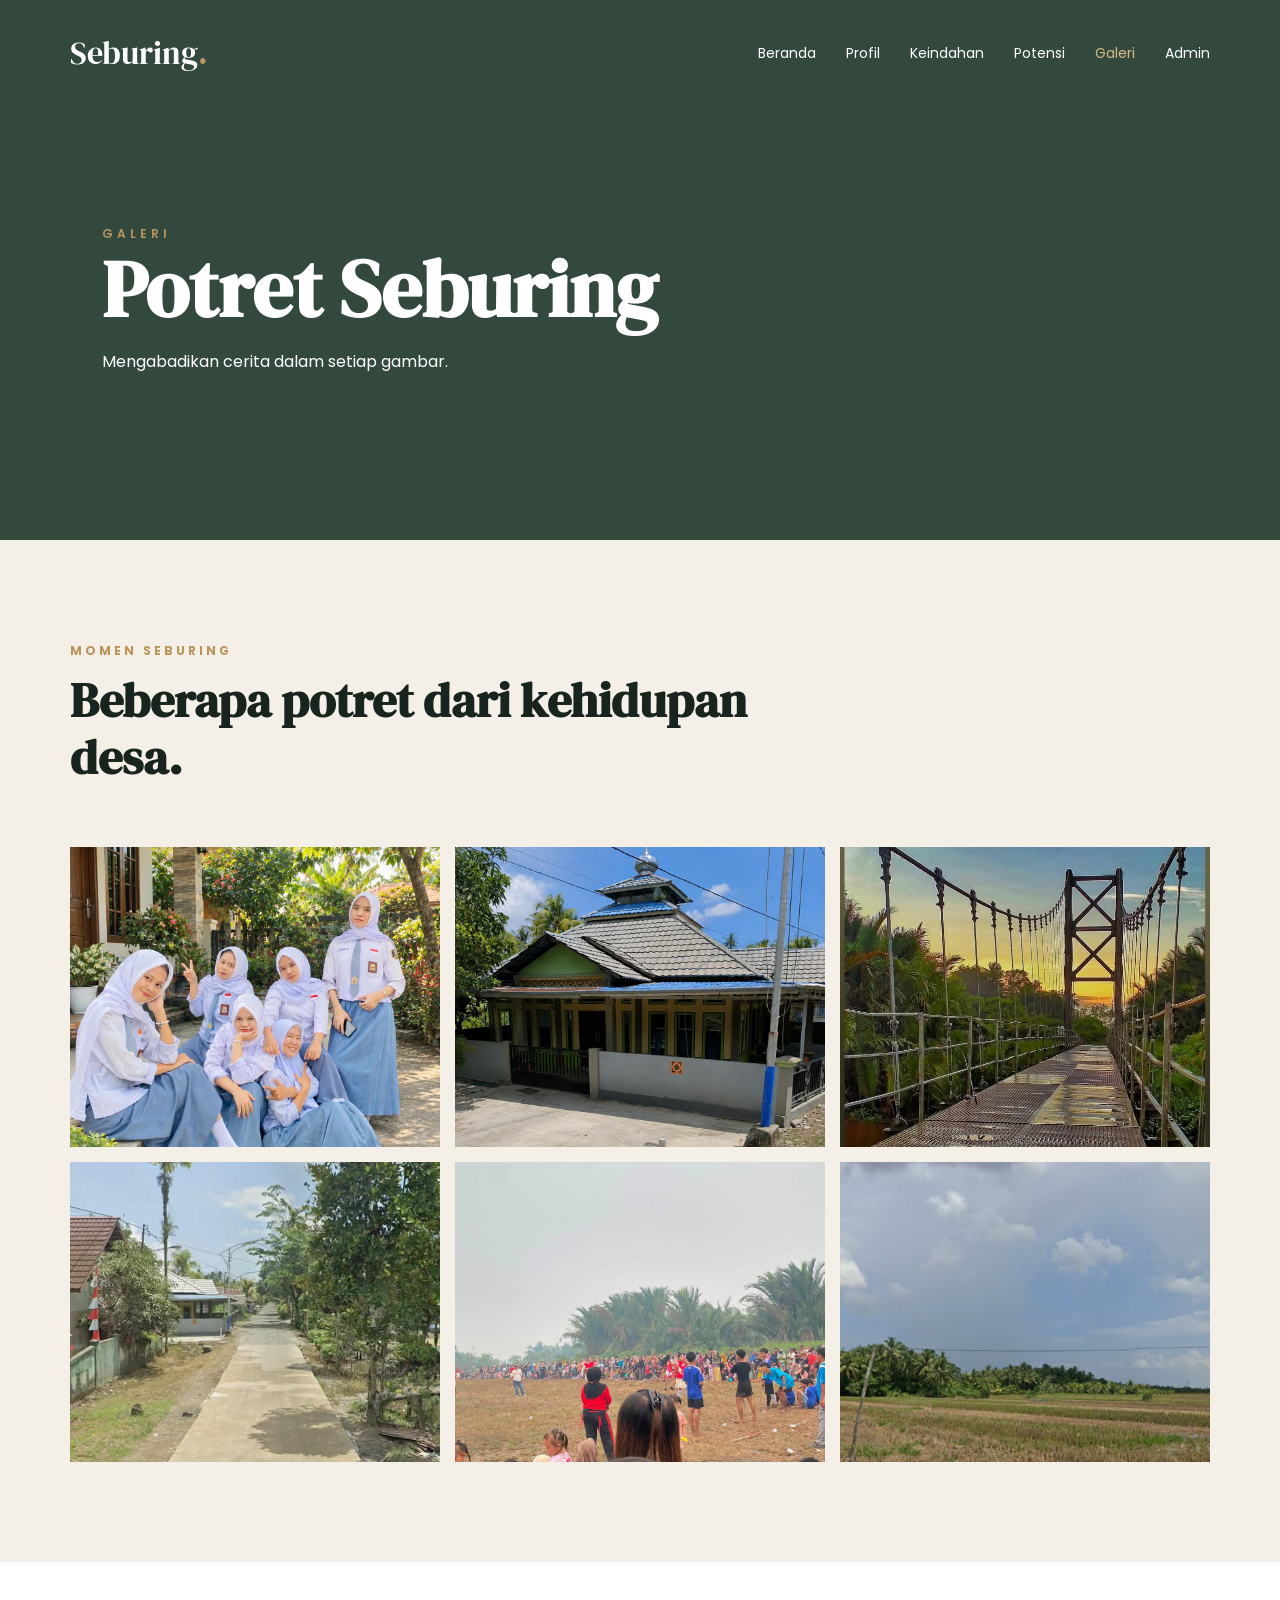
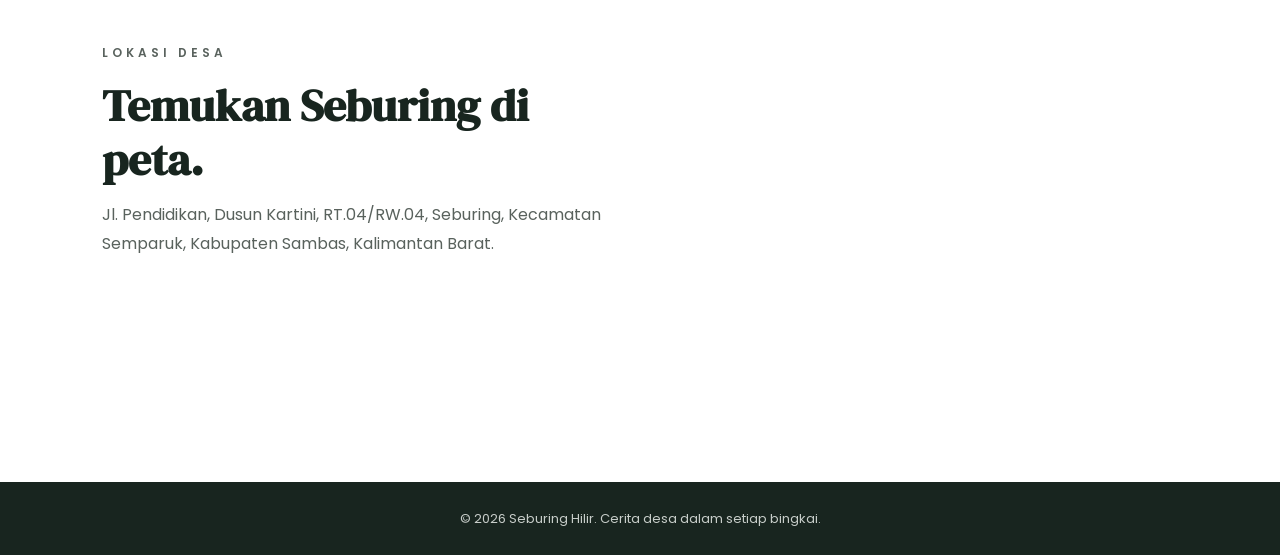
==== commit 4214b248: "Add Admin link to navigation in galeri.html" ====
--- a/galeri.html
+++ b/galeri.html
@@ -45,7 +45,7 @@
             <li>
                 <a href="galeri.html" class="active">Galeri</a>
             </li>
-
+                <li><a href="admin.html">Admin</a></li>
         </ul>
 
     </nav>
